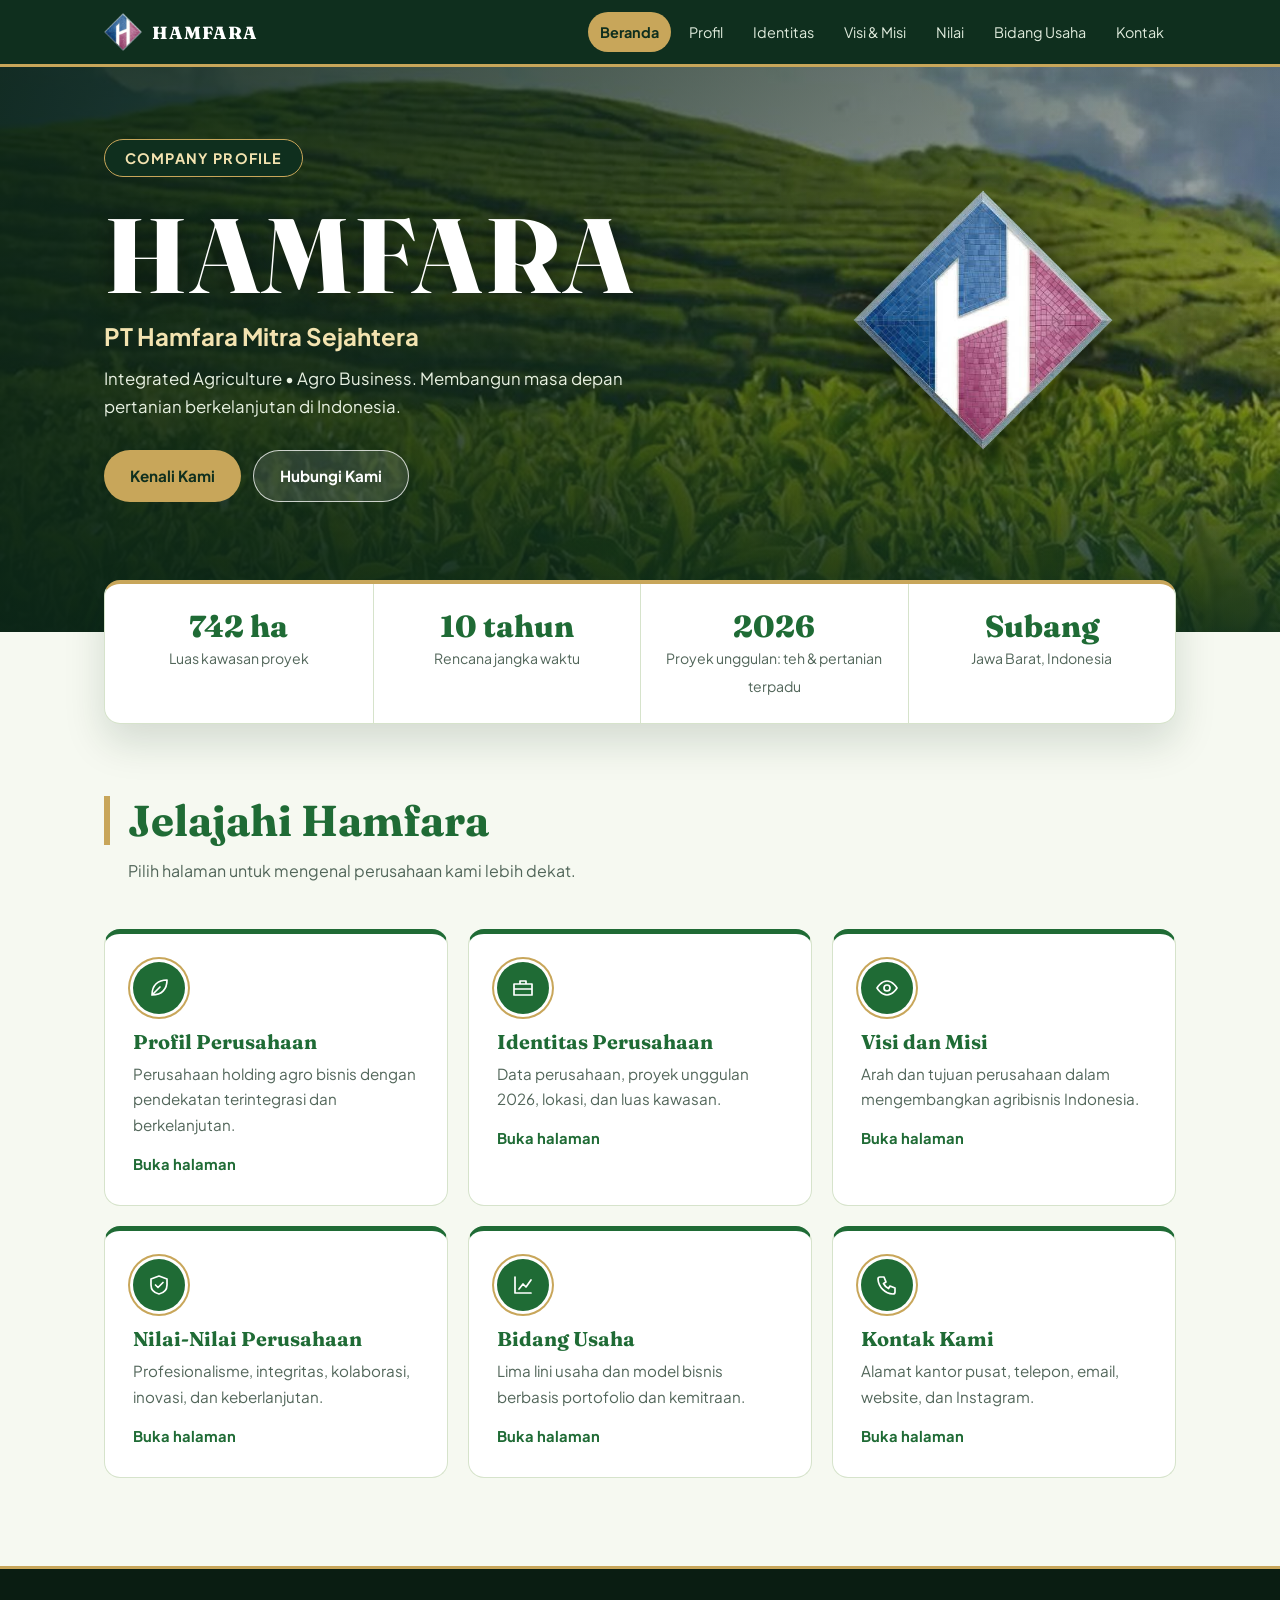
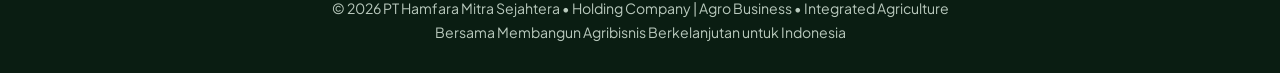
==== index.html @ a98994e3 "website hamfara" ====
<!DOCTYPE html>
<html lang="id">
<head>
<meta charset="utf-8">
<meta name="viewport" content="width=device-width, initial-scale=1, viewport-fit=cover">
<title>PT Hamfara Mitra Sejahtera – Integrated Agriculture • Agro Business</title>
<link rel="icon" type="image/png" href="assets/logo.png">
<link rel="stylesheet" href="https://fonts.googleapis.com/css2?family=Fraunces:wght@600;800&family=Plus+Jakarta+Sans:wght@400;500;700&display=swap">
<link rel="stylesheet" href="css/style.css">
</head>
<body>
<svg width="0" height="0" style="position:absolute" aria-hidden="true"><defs>
<symbol id="brief" viewBox="0 0 24 24"><path d="M3 8h18v11H3zM9 8V5h6v3M3 13h18"/></symbol>
<symbol id="chart" viewBox="0 0 24 24"><path d="M4 20V4M4 20h16M8 16l4-5 3 3 5-7"/></symbol>
<symbol id="eye" viewBox="0 0 24 24"><path d="M2 12s4-7 10-7 10 7 10 7-4 7-10 7S2 12 2 12z"/><circle cx="12" cy="12" r="3"/></symbol>
<symbol id="leaf" viewBox="0 0 24 24"><path d="M5 19C5 9 11 4 20 4c0 9-5 15-15 15zM5 19l8-8"/></symbol>
<symbol id="phone" viewBox="0 0 24 24"><path d="M5 4h4l2 5-2.5 1.5a11 11 0 0 0 5 5L15 13l5 2v4a2 2 0 0 1-2 2A16 16 0 0 1 3 6a2 2 0 0 1 2-2z"/></symbol>
<symbol id="shield" viewBox="0 0 24 24"><path d="M12 3l8 3v6c0 5-3.5 8-8 9-4.5-1-8-4-8-9V6zM8.5 12l2.5 2.5L16 9.5"/></symbol>
</defs></svg>

<nav><div class="wrap">
<a class="brand" href="index.html"><img src="assets/logo.png" alt="Logo Hamfara"><span>HAMFARA</span></a>
<ul><li><a href="index.html" class="act" aria-current="page">Beranda</a></li><li><a href="profil.html">Profil</a></li><li><a href="identitas.html">Identitas</a></li><li><a href="visi-misi.html">Visi &amp; Misi</a></li><li><a href="nilai.html">Nilai</a></li><li><a href="bidang-usaha.html">Bidang Usaha</a></li><li><a href="kontak.html">Kontak</a></li></ul>
</div></nav>

<div class="page" id="beranda">
<header class="hero">
<div class="wrap">
<div>
<span class="tag">COMPANY PROFILE</span>
<h1>HAMFARA</h1>
<div class="co">PT Hamfara Mitra Sejahtera</div>
<p class="sub">Integrated Agriculture • Agro Business. Membangun masa depan pertanian berkelanjutan di Indonesia.</p>
<div class="cta"><a class="btn p" href="profil.html">Kenali Kami</a><a class="btn s" href="kontak.html">Hubungi Kami</a></div>
</div>
<img class="logo" src="assets/logo.png" alt="Logo PT Hamfara Mitra Sejahtera">
</div>
<svg class="terrace" viewBox="0 0 1200 150" preserveAspectRatio="none" aria-hidden="true"><defs><pattern id="t" width="1200" height="12" patternUnits="userSpaceOnUse"><rect width="1200" height="12" fill="#2f7d3c"/><rect y="8" width="1200" height="4" fill="#246030"/></pattern></defs>
<path d="M0 60C180 10 380 70 600 35S980 0 1200 45V150H0Z" fill="#7fb86a"/><path d="M0 90C220 40 420 100 640 70S1000 40 1200 85V150H0Z" fill="#4a9a4f"/><path d="M0 120C260 80 520 130 780 105S1060 90 1200 115V150H0Z" fill="url(#t)"/></svg>
</header>

<div class="stats"><div class="wrap"><div>
<div class="stat"><b>742 ha</b><span>Luas kawasan proyek</span></div>
<div class="stat"><b>10 tahun</b><span>Rencana jangka waktu</span></div>
<div class="stat"><b>2026</b><span>Proyek unggulan: teh &amp; pertanian terpadu</span></div>
<div class="stat"><b>Subang</b><span>Jawa Barat, Indonesia</span></div>
</div></div></div>

<div class="home"><div class="wrap">
<div class="sh"><h2>Jelajahi Hamfara</h2><p>Pilih halaman untuk mengenal perusahaan kami lebih dekat.</p></div>
<div class="hgrid">
<a class="hcard" href="profil.html"><div class="ico"><svg class="i"><use href="#leaf"/></svg></div><h3>Profil Perusahaan</h3><p>Perusahaan holding agro bisnis dengan pendekatan terintegrasi dan berkelanjutan.</p><b>Buka halaman</b></a>
<a class="hcard" href="identitas.html"><div class="ico"><svg class="i"><use href="#brief"/></svg></div><h3>Identitas Perusahaan</h3><p>Data perusahaan, proyek unggulan 2026, lokasi, dan luas kawasan.</p><b>Buka halaman</b></a>
<a class="hcard" href="visi-misi.html"><div class="ico"><svg class="i"><use href="#eye"/></svg></div><h3>Visi dan Misi</h3><p>Arah dan tujuan perusahaan dalam mengembangkan agribisnis Indonesia.</p><b>Buka halaman</b></a>
<a class="hcard" href="nilai.html"><div class="ico"><svg class="i"><use href="#shield"/></svg></div><h3>Nilai-Nilai Perusahaan</h3><p>Profesionalisme, integritas, kolaborasi, inovasi, dan keberlanjutan.</p><b>Buka halaman</b></a>
<a class="hcard" href="bidang-usaha.html"><div class="ico"><svg class="i"><use href="#chart"/></svg></div><h3>Bidang Usaha</h3><p>Lima lini usaha dan model bisnis berbasis portofolio dan kemitraan.</p><b>Buka halaman</b></a>
<a class="hcard" href="kontak.html"><div class="ico"><svg class="i"><use href="#phone"/></svg></div><h3>Kontak Kami</h3><p>Alamat kantor pusat, telepon, email, website, dan Instagram.</p><b>Buka halaman</b></a>
</div></div></div>
</div>

<footer>© 2026 PT Hamfara Mitra Sejahtera • Holding Company | Agro Business • Integrated Agriculture<br>Bersama Membangun Agribisnis Berkelanjutan untuk Indonesia</footer>
<script src="js/app.js"></script>
</body>
</html>
---- css/style.css ----
:root{--bg:#f6f9f1;--card:#fff;--soft:#e8f1de;--ink:#14281d;--muted:#52665a;--green:#1f6b35;--deep:#0f2f1e;--gold:#c8a65a;--line:#d6e3cb;--r:16px;
box-sizing:border-box;padding-top:env(safe-area-inset-top,0px);padding-bottom:env(safe-area-inset-bottom,0px)}
@media (prefers-color-scheme:dark){:root:not([data-theme="light"]){--bg:#0d1a12;--card:#14261b;--soft:#1a3125;--ink:#eaf2e4;--muted:#a9bdad;--green:#6cc283;--line:#2a4535}}
:root[data-theme="dark"]{--bg:#0d1a12;--card:#14261b;--soft:#1a3125;--ink:#eaf2e4;--muted:#a9bdad;--green:#6cc283;--line:#2a4535}
*{box-sizing:border-box}
html{scroll-behavior:smooth;scroll-padding-top:76px}
body{margin:0;background:var(--bg);color:var(--ink);font:16px/1.7 "Plus Jakarta Sans",system-ui,sans-serif}
h1,h2,h3{font-family:Fraunces,Georgia,serif;line-height:1.15;margin:0}
p{margin:0}
a{color:inherit}
a:focus-visible,button:focus-visible{outline:2px solid var(--gold);outline-offset:3px}
.wrap{max-width:1120px;margin:0 auto;padding:0 24px}
.i{width:1em;height:1em;fill:none;stroke:currentColor;stroke-width:1.7;stroke-linecap:round;stroke-linejoin:round;flex:none}

nav{position:sticky;top:0;z-index:30;background:var(--deep);color:#fff;border-bottom:3px solid var(--gold)}
nav .wrap{display:flex;align-items:center;justify-content:space-between;height:64px;gap:20px}
.brand{display:flex;align-items:center;gap:10px;text-decoration:none;font:800 1.1rem Fraunces,serif;letter-spacing:.06em}
.brand svg{width:30px;height:30px}
nav ul{display:flex;gap:6px;list-style:none;margin:0;padding:0;overflow-x:auto;scrollbar-width:none}
nav li a{display:block;padding:8px 12px;border-radius:99px;text-decoration:none;font-size:.9rem;white-space:nowrap;color:#dfeadc}
nav li a:hover{background:rgba(255,255,255,.1);color:var(--gold)}

.hero{background:linear-gradient(180deg,#f4f8ea 0,#cfe3bd 40%,#5aa459 72%,#1c5a30 100%);position:relative;overflow:hidden;padding:72px 0 0}
.hero .wrap{display:grid;grid-template-columns:1.25fr .75fr;gap:40px;align-items:center;position:relative;z-index:1}
.tag{display:inline-block;background:var(--deep);color:#f3e3b0;border:1px solid var(--gold);border-radius:99px;padding:6px 20px;font-weight:700;font-size:.9rem;letter-spacing:.08em}
.hero h1{font-size:clamp(3.4rem,10vw,6.6rem);font-weight:800;color:#12502a;letter-spacing:.02em;margin:18px 0 4px;text-shadow:0 2px 0 rgba(255,255,255,.6)}
.hero .co{font:700 clamp(1.15rem,3vw,1.5rem) "Plus Jakarta Sans",sans-serif;color:var(--deep)}
.hero .sub{margin-top:14px;max-width:46ch;color:#244a33;font-size:1.05rem}
.hero .cta{display:flex;flex-wrap:wrap;gap:12px;margin-top:28px}
.btn{display:inline-flex;align-items:center;gap:8px;padding:12px 26px;border-radius:99px;font-weight:700;text-decoration:none;font-size:.95rem}
.btn.p{background:var(--deep);color:#fff}
.btn.p:hover{background:#1f6b35}
.btn.s{background:rgba(255,255,255,.65);color:var(--deep);border:1px solid var(--deep)}
.btn.g{background:var(--gold);color:var(--deep)}
.logo{justify-self:center;width:min(100%,260px);filter:drop-shadow(0 12px 22px rgba(15,47,30,.3))}
.terrace{display:block;width:100%;height:150px;margin-top:40px}

.stats{margin-top:-52px;position:relative;z-index:2}
.stats .wrap>div{display:grid;grid-template-columns:repeat(4,1fr);background:var(--card);border:1px solid var(--line);border-top:4px solid var(--gold);border-radius:var(--r);box-shadow:0 18px 40px rgba(15,47,30,.15)}
.stat{padding:24px 20px;text-align:center;border-left:1px solid var(--line)}
.stat:first-child{border-left:0}
.stat b{display:block;font:800 1.9rem Fraunces,serif;color:var(--green);line-height:1.2}
.stat span{font-size:.88rem;color:var(--muted)}

section{padding:88px 0}
section.alt{background:var(--soft)}
.sh{margin-bottom:44px;max-width:62ch}
.sh h2{font-size:clamp(1.9rem,4.5vw,2.7rem);color:var(--green);padding-left:18px;border-left:6px solid var(--gold)}
.sh p{margin-top:12px;color:var(--muted);padding-left:24px}
.prose{display:grid;grid-template-columns:1fr 1fr 1fr;gap:20px}
.prose p{background:var(--card);border:1px solid var(--line);border-radius:var(--r);padding:26px;color:var(--muted)}
.prose p:first-child{background:var(--deep);color:#e7f0e1;border-color:var(--gold)}

.ident{background:var(--card);border:1px solid var(--line);border-radius:var(--r);overflow:hidden;margin:0;display:grid;grid-template-columns:1fr 1fr}
.ident div{display:grid;grid-template-columns:150px 1fr;gap:16px;padding:18px 24px;border-bottom:1px solid var(--line)}
.ident div:nth-child(odd){border-right:1px solid var(--line)}
.ident div:last-child{grid-column:1/-1;border-bottom:0;border-right:0}
.ident dt{font-weight:700;color:var(--green)}
.ident dd{margin:0;color:var(--muted)}

.vision{display:flex;gap:24px;align-items:flex-start;background:linear-gradient(135deg,#0f2f1e,#1f6b35);color:#fff;border:2px solid var(--gold);border-radius:var(--r);padding:36px;margin-bottom:24px}
.ico{width:60px;height:60px;border-radius:50%;background:var(--gold);color:var(--deep);display:grid;place-items:center;font-size:1.7rem;flex:none}
.vision h3{color:var(--gold);font-size:1.5rem;margin-bottom:8px}
.vision p{font-size:1.2rem;max-width:62ch;line-height:1.6}
.misi{list-style:none;margin:0;padding:0;display:grid;grid-template-columns:repeat(3,1fr);gap:20px;counter-reset:m}
.misi li{counter-increment:m;background:var(--card);border:1px solid var(--line);border-radius:var(--r);padding:24px;color:var(--muted)}
.misi li:before{content:counter(m);display:grid;place-items:center;width:36px;height:36px;border-radius:50%;background:var(--green);color:#fff;font-weight:700;margin-bottom:14px}
.misi li{}
.h3s{font-size:1.5rem;color:var(--green);margin:36px 0 20px;padding-left:18px;border-left:6px solid var(--gold)}

.nilai{display:flex;flex-wrap:wrap;justify-content:center;gap:20px}
.nilai div{flex:1 1 320px;max-width:352px;background:var(--card);border:1px solid var(--line);border-radius:var(--r);padding:32px 26px;text-align:center}
.medal{width:72px;height:72px;margin:0 auto 18px;border-radius:50%;background:radial-gradient(circle at 35% 30%,#f5e1a0,#c8a65a 75%);color:var(--deep);display:grid;place-items:center;font-size:2rem;box-shadow:0 0 0 4px var(--card),0 0 0 6px var(--gold)}
.nilai h3{font-size:1.3rem;color:var(--green);margin-bottom:10px}
.nilai p{color:var(--muted)}

.bu{display:grid;grid-template-columns:repeat(6,1fr);gap:20px}
.bu article{grid-column:span 2;background:var(--card);border:1px solid var(--line);border-radius:var(--r);padding:28px;border-top:5px solid var(--green)}
.bu article:nth-child(n+4){grid-column:span 3}
.bu .ico{background:var(--green);color:#fff;width:52px;height:52px;font-size:1.5rem;margin-bottom:18px;box-shadow:0 0 0 3px var(--card),0 0 0 5px var(--gold)}
.bu h3{font-size:1.2rem;color:var(--green);margin-bottom:12px}
.bu ul{margin:0;padding-left:20px;color:var(--muted)}
.bu li{margin-bottom:6px}
.bu article:nth-child(n+4) ul{columns:2;column-gap:32px}

.contact{background:radial-gradient(ellipse at 50% 0,#1c4a30,#0f2f1e 65%);color:#eef4e8}
.contact .sh h2{color:var(--gold)}
.contact .sh p{color:#b9cbbd}
.cbox{display:grid;grid-template-columns:1fr 1fr;gap:40px;border:2px solid var(--gold);border-radius:var(--r);padding:40px;outline:1px solid rgba(200,166,90,.45);outline-offset:6px}
.clist{list-style:none;margin:0;padding:0;display:grid;gap:22px}
.clist li{display:flex;gap:16px;align-items:flex-start}
.clist .ico{width:44px;height:44px;font-size:1.2rem}
.clist b{display:block;color:var(--gold)}
.clist a{text-decoration:none;border-bottom:1px solid rgba(200,166,90,.5)}
.map{width:100%;height:100%;min-height:300px;border:2px solid var(--gold);border-radius:12px;display:block}
footer{background:#0a1d12;color:#b9c9bd;text-align:center;padding:28px 24px;font-size:.88rem;border-top:3px solid var(--gold)}

@media (max-width:900px){
.hero .wrap{grid-template-columns:1fr;text-align:center}.hero .sub{margin-inline:auto}.hero .cta{justify-content:center}.logo{order:-1;width:170px}
.stats .wrap>div{grid-template-columns:1fr 1fr}.stat:nth-child(3){border-left:0}.stat:nth-child(n+3){border-top:1px solid var(--line)}
.prose,.misi{grid-template-columns:1fr}
.ident{grid-template-columns:1fr}.ident div:nth-child(odd){border-right:0}
.bu{grid-template-columns:1fr}.bu article,.bu article:nth-child(n+4){grid-column:auto}.bu article:nth-child(n+4) ul{columns:1}
.cbox{grid-template-columns:1fr;padding:26px}
}
@media (max-width:600px){section{padding:60px 0}.brand span{display:none}.ident div{grid-template-columns:1fr;gap:2px}.vision{flex-direction:column;padding:26px}.terrace{height:90px}}
@media (prefers-reduced-motion:reduce){html{scroll-behavior:auto}}
.page{min-height:72vh}
#beranda{min-height:0}
nav li a.act{background:var(--gold);color:var(--deep);font-weight:700}
.home{padding:72px 0 88px}
.hgrid{display:grid;grid-template-columns:repeat(3,1fr);gap:20px}
.hcard{display:block;background:var(--card);border:1px solid var(--line);border-radius:var(--r);padding:28px;text-decoration:none;border-top:5px solid var(--green);transition:transform .2s,box-shadow .2s}
.hcard:hover{transform:translateY(-4px);box-shadow:0 14px 30px rgba(15,47,30,.15);border-top-color:var(--gold)}
.hcard .ico{width:52px;height:52px;font-size:1.5rem;background:var(--green);color:#fff;margin-bottom:16px;box-shadow:0 0 0 3px var(--card),0 0 0 5px var(--gold)}
.hcard h3{font-size:1.25rem;color:var(--green);margin-bottom:8px}
.hcard p{color:var(--muted);font-size:.95rem}
.hcard b{display:inline-block;margin-top:14px;color:var(--green);font-size:.92rem}
@media (max-width:900px){.hgrid{grid-template-columns:1fr 1fr}}
@media (max-width:600px){.hgrid{grid-template-columns:1fr}.home{padding:56px 0}}
.hero{background:linear-gradient(90deg,rgba(10,35,22,.88) 0,rgba(10,35,22,.55) 48%,rgba(10,35,22,.15) 100%),linear-gradient(180deg,rgba(10,35,22,.25) 0,rgba(10,35,22,0) 40%,rgba(15,47,30,.9) 100%),url(../assets/kebun-teh.jpg) center 62%/cover no-repeat;padding-bottom:130px}
.hero .terrace{display:none}
.hero h1{color:#fff;text-shadow:0 4px 24px rgba(0,0,0,.45)}
.hero .co{color:#f3e3b0}
.hero .sub{color:#e8f1e2}
.hero .btn.p{background:var(--gold);color:var(--deep)}
.hero .btn.p:hover{background:#dcbd72}
.hero .btn.s{background:rgba(255,255,255,.12);color:#fff;border:1px solid rgba(255,255,255,.75)}
.hero .btn.s:hover{background:rgba(255,255,255,.25)}
.hero .logo{filter:drop-shadow(0 14px 28px rgba(0,0,0,.5))}
@media (max-width:900px){.hero{background:linear-gradient(180deg,rgba(10,35,22,.7),rgba(10,35,22,.55) 60%,rgba(15,47,30,.92)),url(../assets/kebun-teh.jpg) center 60%/cover no-repeat;padding-bottom:110px}}
.qgrid{display:grid;grid-template-columns:repeat(4,1fr);gap:20px;margin-bottom:24px}
.qc{display:flex;flex-direction:column;align-items:flex-start;gap:4px;background:rgba(255,255,255,.06);border:1px solid rgba(200,166,90,.5);border-radius:var(--r);padding:24px;text-decoration:none;color:#eef4e8;transition:border-color .2s,background .2s;min-width:0}
.qc:hover{border-color:var(--gold);background:rgba(255,255,255,.1)}
.qc .ico{width:48px;height:48px;font-size:1.3rem;margin-bottom:12px}
.qc b{color:var(--gold)}
.qc span{overflow-wrap:anywhere}
.loc{display:grid;grid-template-columns:5fr 7fr;gap:24px;align-items:stretch}
.addr{background:rgba(255,255,255,.06);border:1px solid rgba(200,166,90,.5);border-radius:var(--r);padding:32px;display:flex;flex-direction:column}
.addr .ico{width:48px;height:48px;font-size:1.3rem;margin-bottom:16px}
.addr h3{color:var(--gold);font-size:1.4rem;margin-bottom:10px}
.addr p{color:#dbe7d6;font-size:1.05rem}
.acts{display:flex;flex-wrap:wrap;gap:12px;margin-top:auto;padding-top:28px}
.btn.o{background:transparent;color:var(--gold);border:1px solid var(--gold)}
.btn.o:hover{background:rgba(200,166,90,.15)}
.mapbox{border:2px solid var(--gold);border-radius:var(--r);overflow:hidden;min-height:420px;background:#f4ecd0}
.mapbox iframe{width:100%;height:100%;min-height:420px;border:0;display:block}
@media (max-width:900px){.qgrid{grid-template-columns:1fr 1fr}.loc{grid-template-columns:1fr}}
@media (max-width:600px){.qgrid{grid-template-columns:1fr}.addr{padding:24px}.mapbox,.mapbox iframe{min-height:340px}}
.brand img{width:38px;height:38px;display:block}
.hero img.logo{height:auto;aspect-ratio:1}
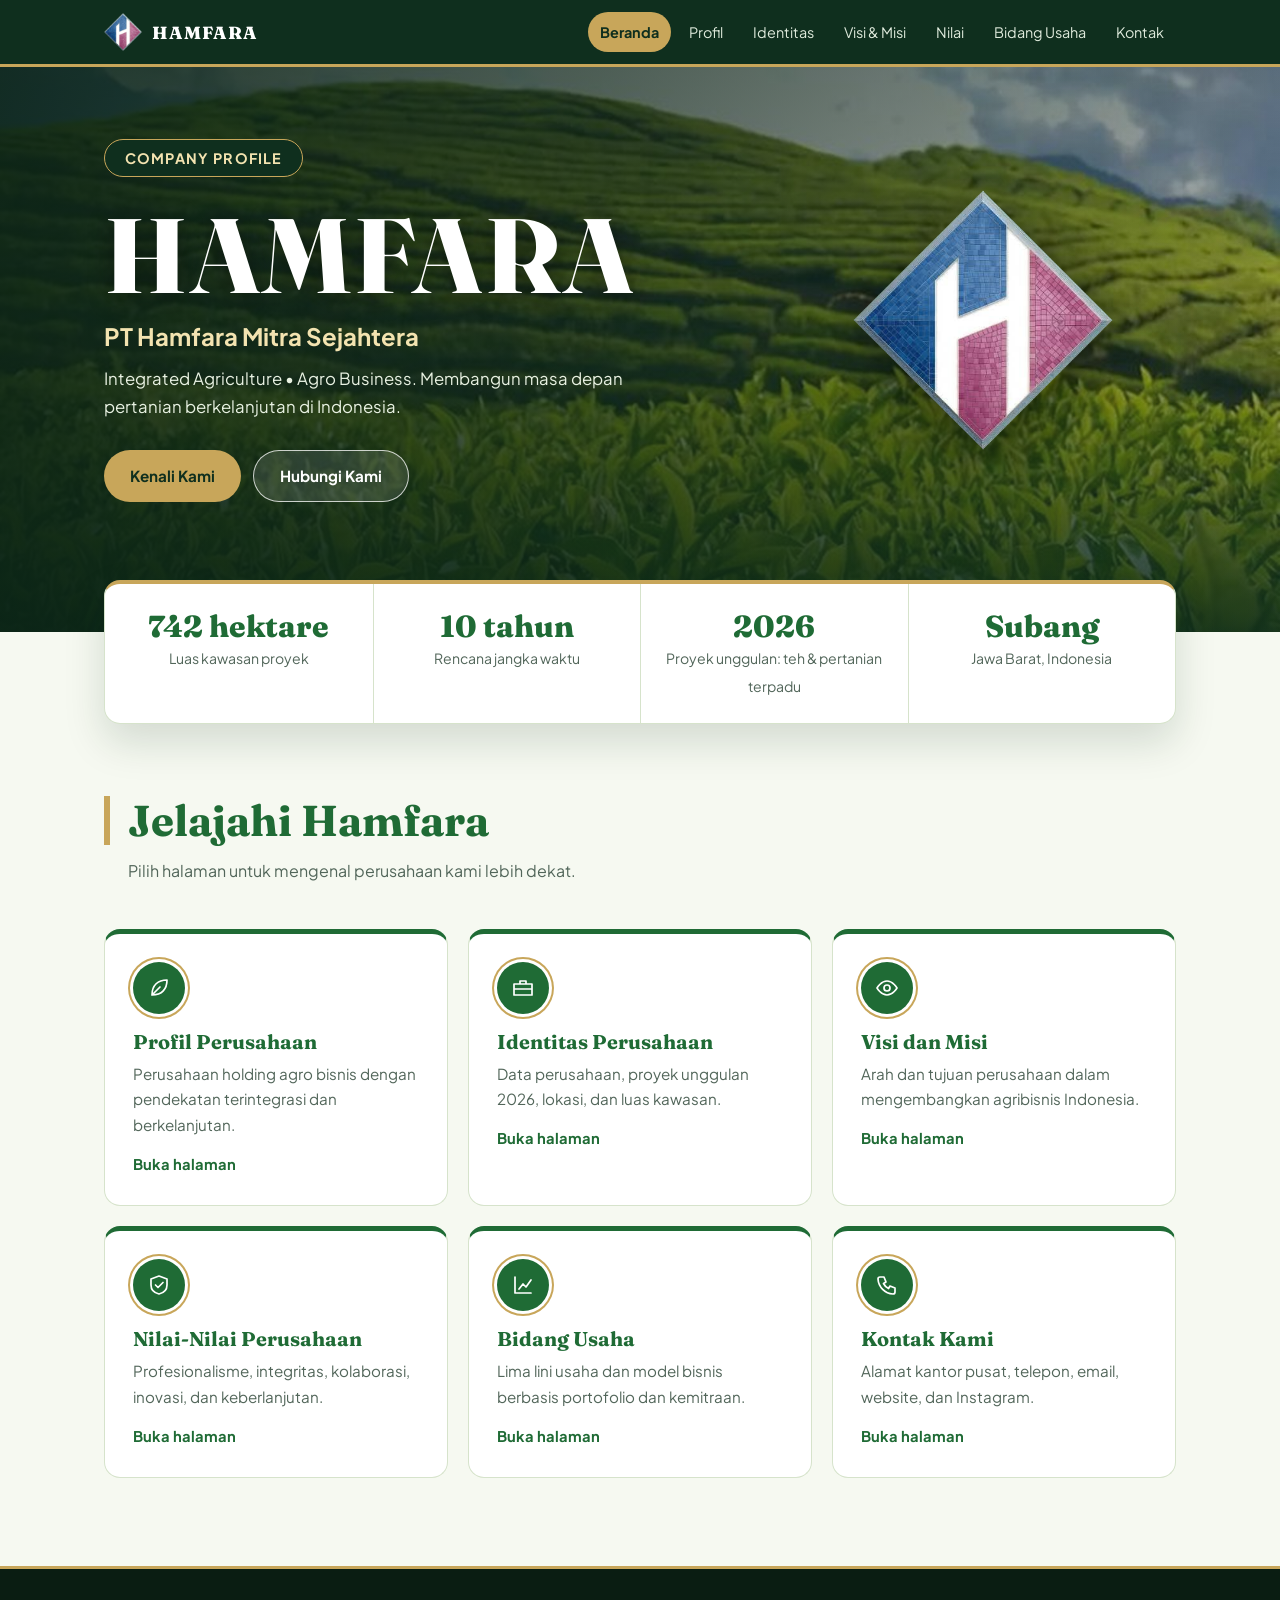
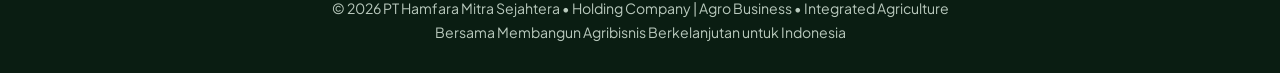
==== commit 83a20d8c: "ubah kontak" ====
--- a/index.html
+++ b/index.html
@@ -40,7 +40,7 @@
 </header>
 
 <div class="stats"><div class="wrap"><div>
-<div class="stat"><b>742 ha</b><span>Luas kawasan proyek</span></div>
+<div class="stat"><b>742 hektare</b><span>Luas kawasan proyek</span></div>
 <div class="stat"><b>10 tahun</b><span>Rencana jangka waktu</span></div>
 <div class="stat"><b>2026</b><span>Proyek unggulan: teh &amp; pertanian terpadu</span></div>
 <div class="stat"><b>Subang</b><span>Jawa Barat, Indonesia</span></div>
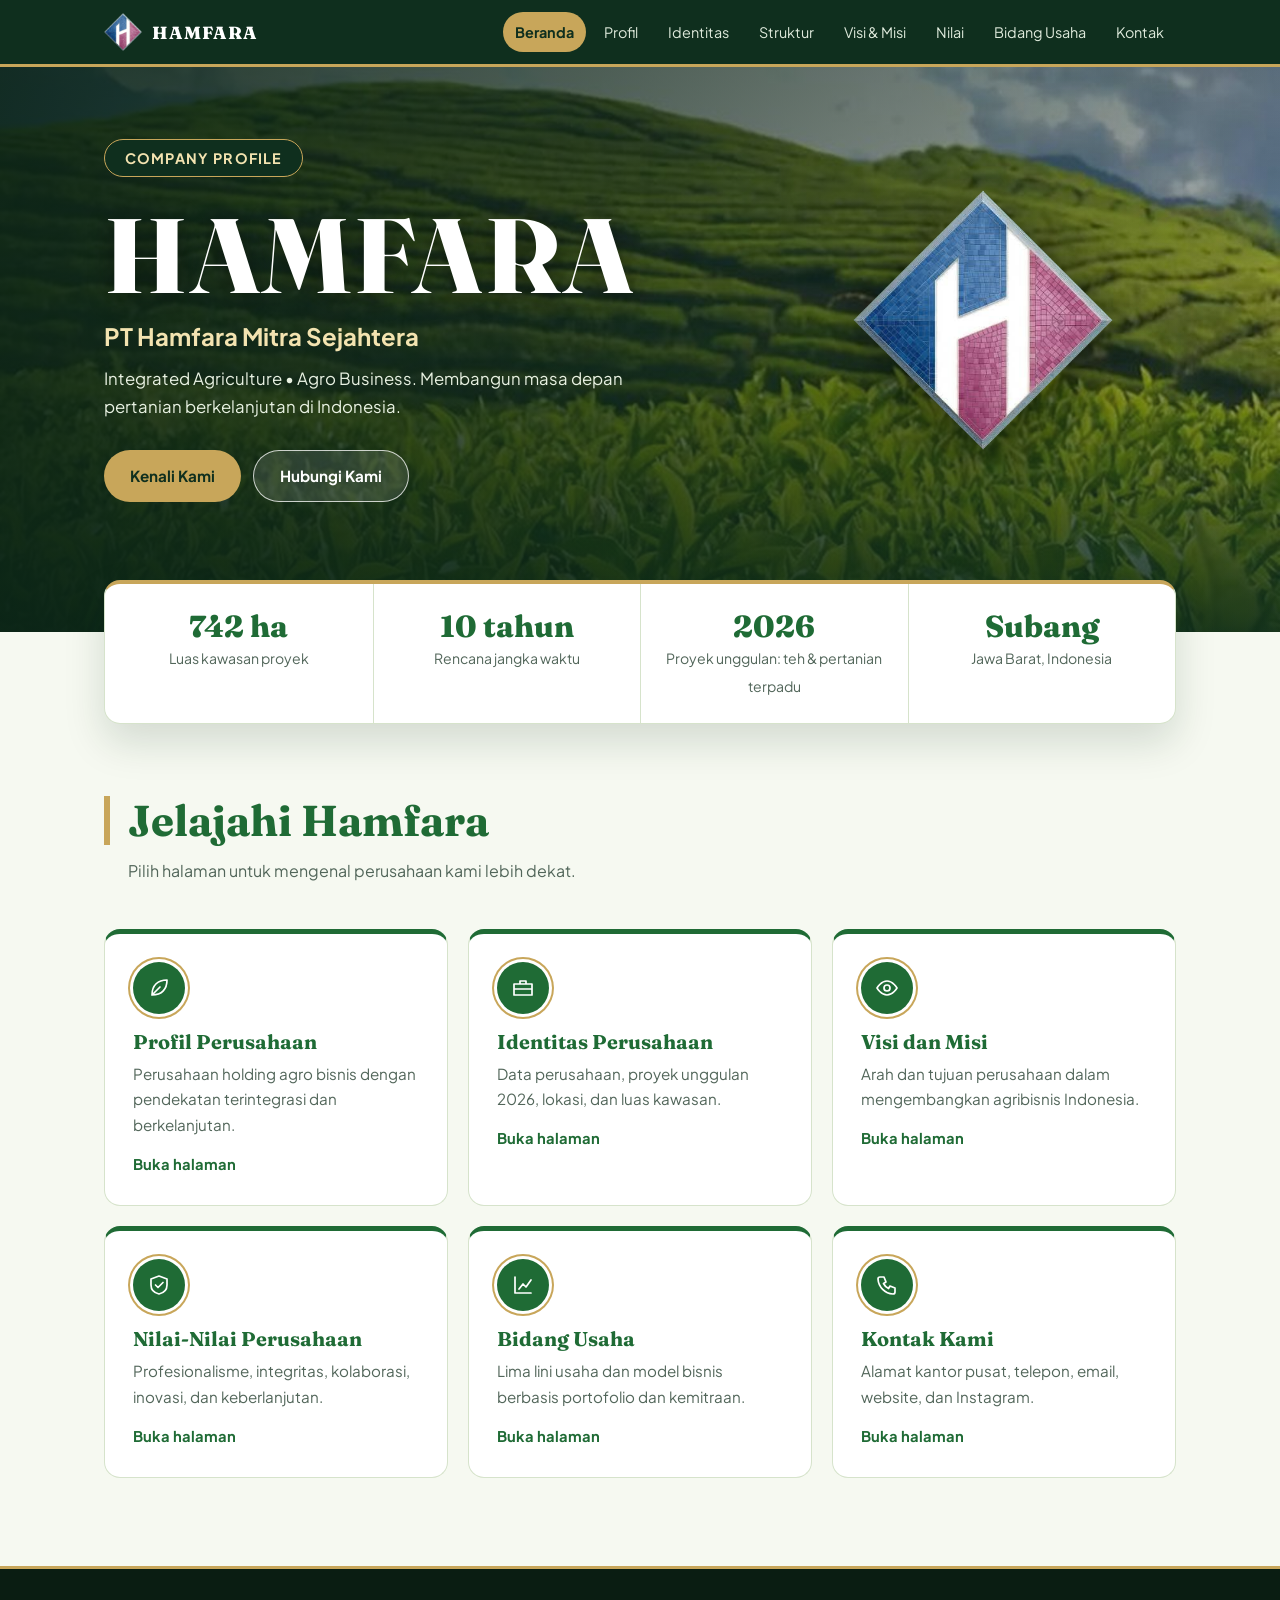
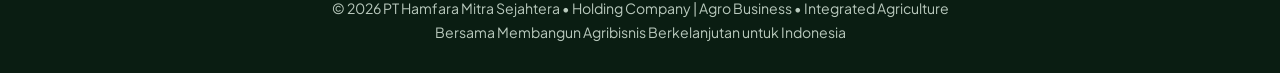
==== commit d4d8a704: "tambah struktur organisasi" ====
--- a/index.html
+++ b/index.html
@@ -20,7 +20,7 @@
 
 <nav><div class="wrap">
 <a class="brand" href="index.html"><img src="assets/logo.png" alt="Logo Hamfara"><span>HAMFARA</span></a>
-<ul><li><a href="index.html" class="act" aria-current="page">Beranda</a></li><li><a href="profil.html">Profil</a></li><li><a href="identitas.html">Identitas</a></li><li><a href="visi-misi.html">Visi &amp; Misi</a></li><li><a href="nilai.html">Nilai</a></li><li><a href="bidang-usaha.html">Bidang Usaha</a></li><li><a href="kontak.html">Kontak</a></li></ul>
+<ul><li><a href="index.html" class="act" aria-current="page">Beranda</a></li><li><a href="profil.html">Profil</a></li><li><a href="identitas.html">Identitas</a></li><li><a href="struktur.html">Struktur</a></li><li><a href="visi-misi.html">Visi &amp; Misi</a></li><li><a href="nilai.html">Nilai</a></li><li><a href="bidang-usaha.html">Bidang Usaha</a></li><li><a href="kontak.html">Kontak</a></li></ul>
 </div></nav>
 
 <div class="page" id="beranda">
@@ -40,7 +40,7 @@
 </header>
 
 <div class="stats"><div class="wrap"><div>
-<div class="stat"><b>742 hektare</b><span>Luas kawasan proyek</span></div>
+<div class="stat"><b>742 ha</b><span>Luas kawasan proyek</span></div>
 <div class="stat"><b>10 tahun</b><span>Rencana jangka waktu</span></div>
 <div class="stat"><b>2026</b><span>Proyek unggulan: teh &amp; pertanian terpadu</span></div>
 <div class="stat"><b>Subang</b><span>Jawa Barat, Indonesia</span></div>
--- a/css/style.css
+++ b/css/style.css
@@ -149,3 +149,15 @@
 @media (max-width:600px){.qgrid{grid-template-columns:1fr}.addr{padding:24px}.mapbox,.mapbox iframe{min-height:340px}}
 .brand img{width:38px;height:38px;display:block}
 .hero img.logo{height:auto;aspect-ratio:1}
+
+/* ===== Struktur Organisasi ===== */
+.org{display:flex;flex-direction:column;align-items:center}
+.org-link{width:2px;height:40px;background:var(--gold)}
+.org-node{background:var(--card);border:1px solid var(--line);border-top:5px solid var(--green);border-radius:var(--r);padding:32px 40px;text-align:center;width:min(100%,360px);box-shadow:0 10px 26px rgba(15,47,30,.08)}
+.org-node.top{border-top-color:var(--gold)}
+.avatar{position:relative;width:132px;height:132px;margin:0 auto 18px;border-radius:50%;overflow:hidden;background:linear-gradient(135deg,#14502a,#4aa04f);box-shadow:0 0 0 4px var(--card),0 0 0 6px var(--gold)}
+.avatar span{position:absolute;inset:0;display:grid;place-items:center;color:#fff;font:800 2.4rem Fraunces,serif;letter-spacing:.04em}
+.avatar img{position:absolute;inset:0;width:100%;height:100%;object-fit:cover}
+.org-role{display:inline-block;background:var(--deep);color:#f3e3b0;border-radius:99px;padding:4px 16px;font-size:.85rem;font-weight:700;margin-bottom:10px}
+.org-node h3{font-size:1.35rem;color:var(--green)}
+@media (max-width:600px){.org-node{padding:26px 22px}}
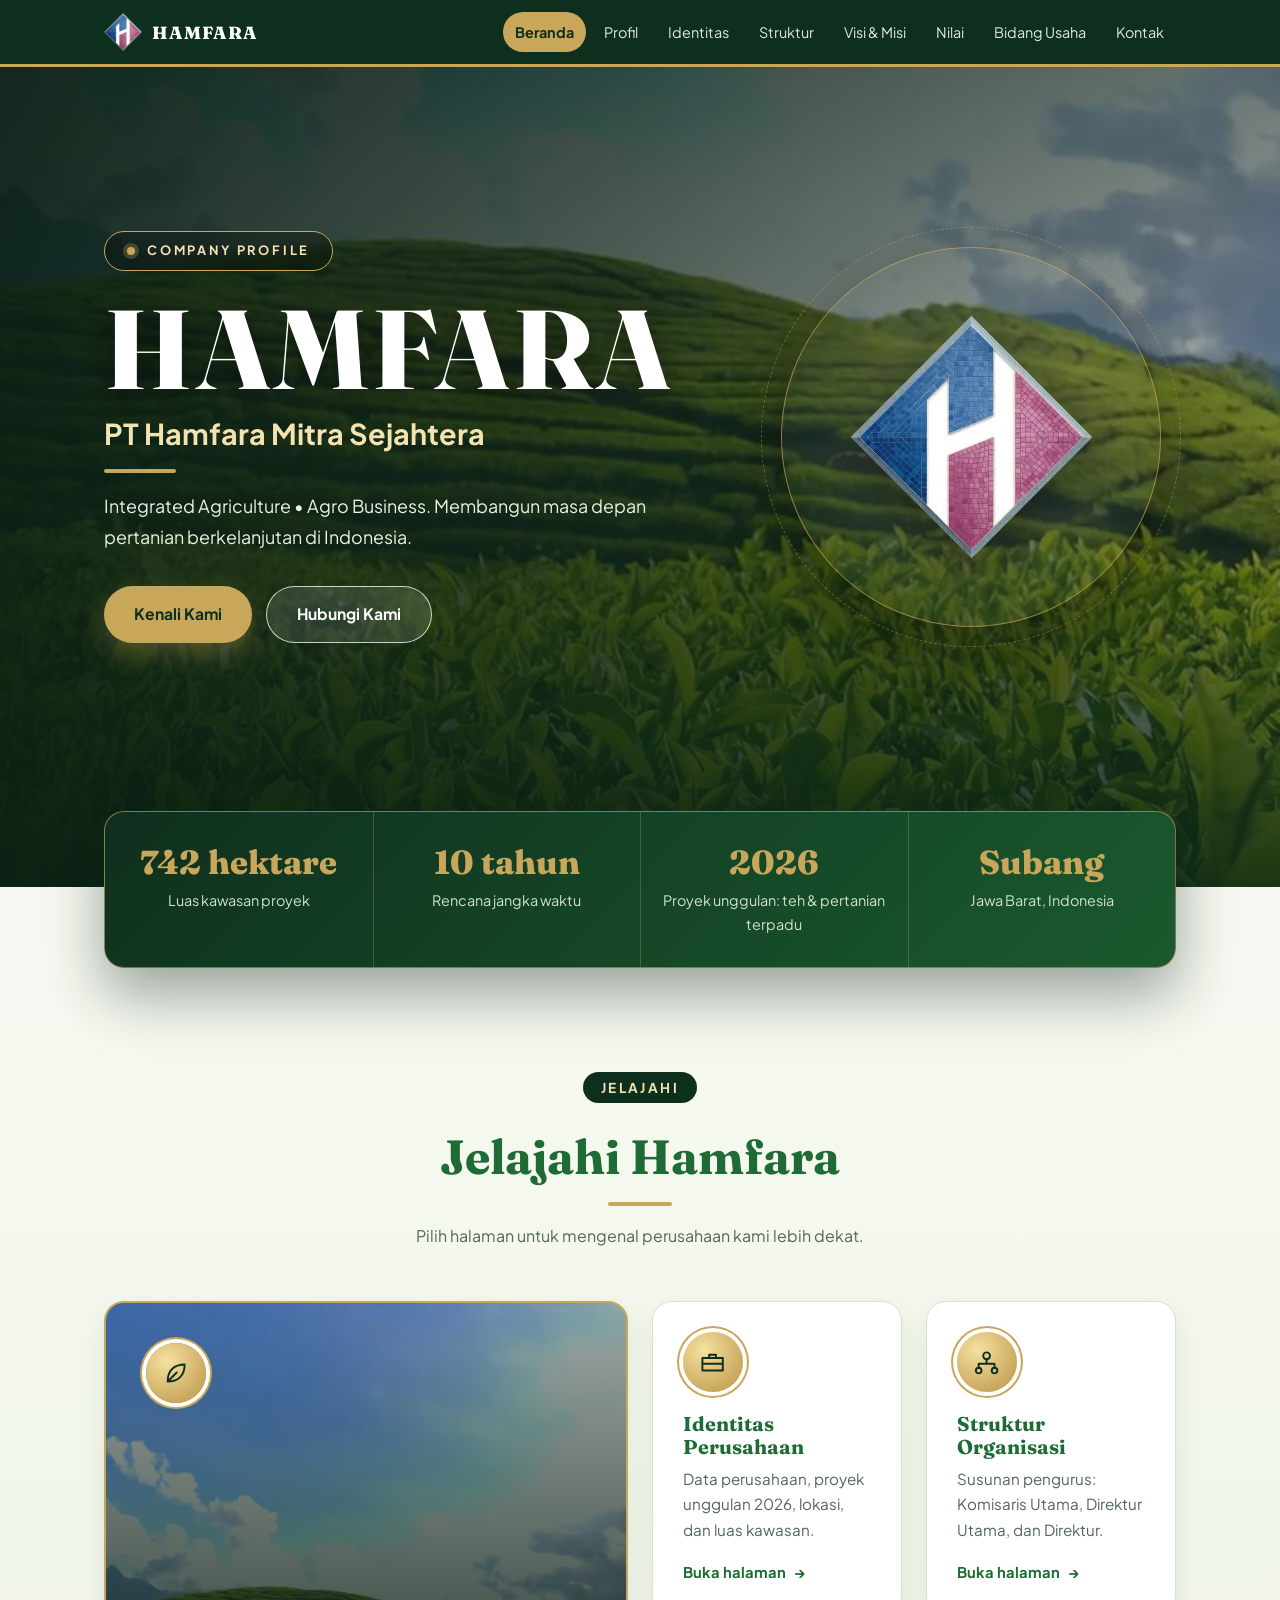
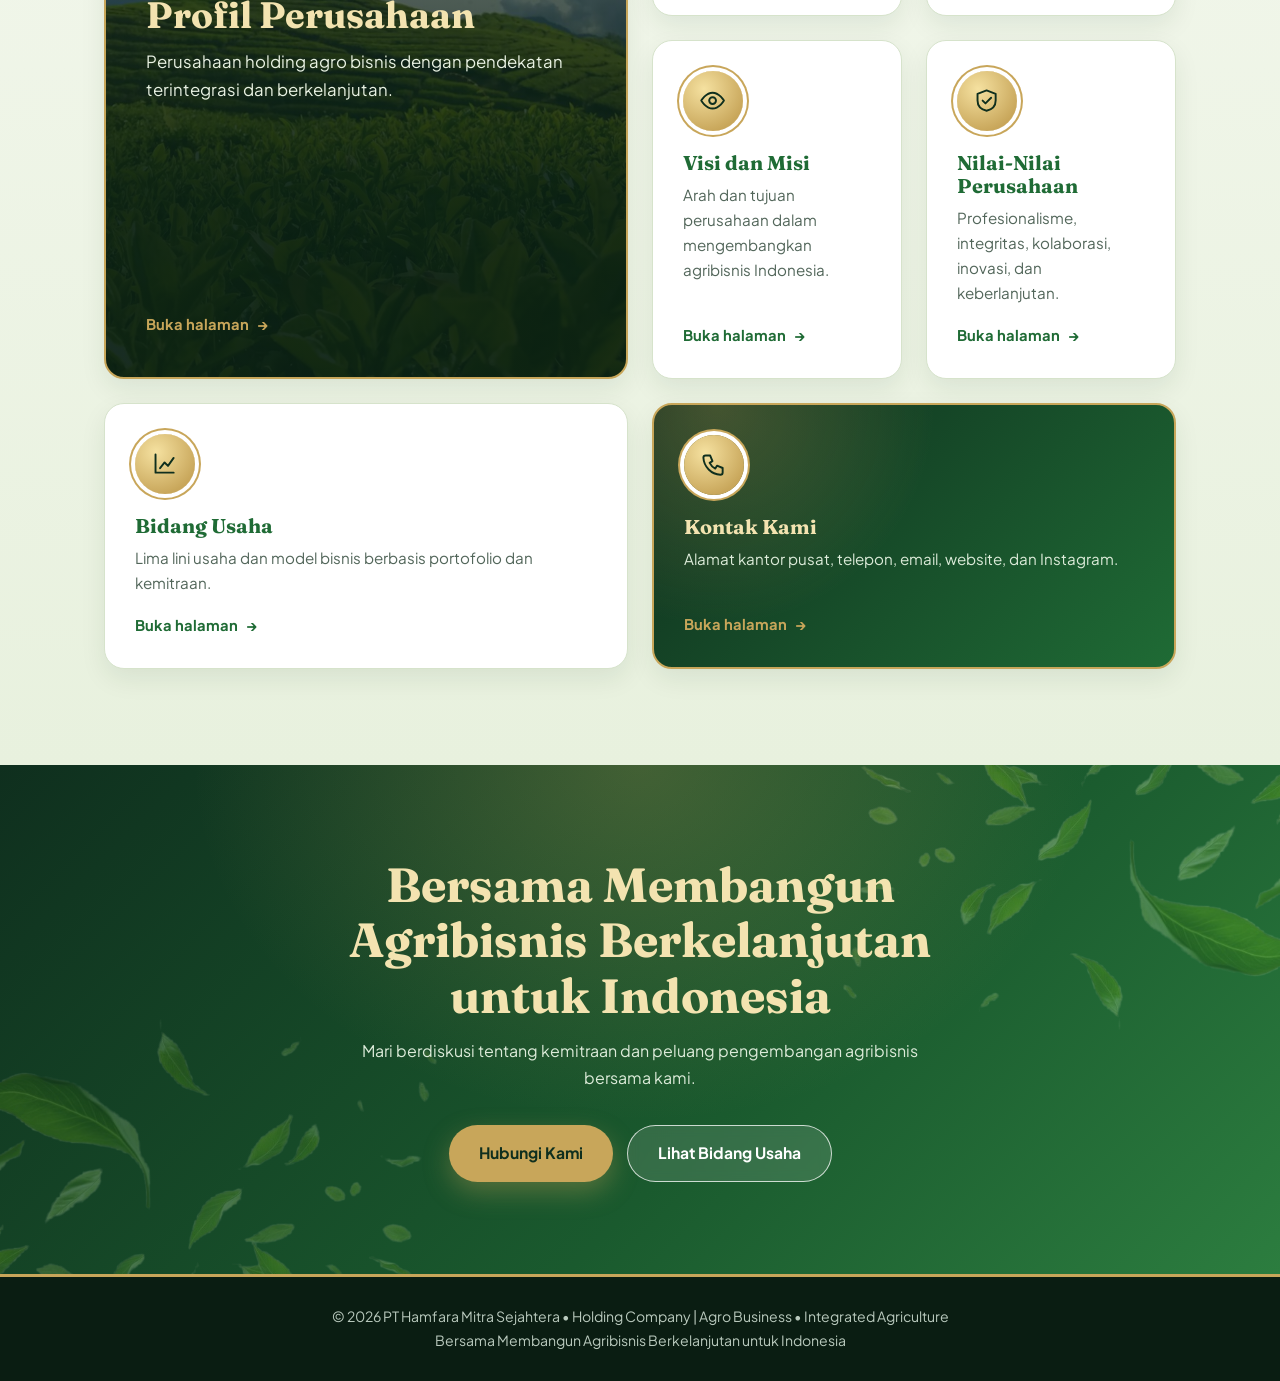
==== commit e1095adb: "Update website Hamfara" ====
--- a/index.html
+++ b/index.html
@@ -5,7 +5,7 @@
 <meta name="viewport" content="width=device-width, initial-scale=1, viewport-fit=cover">
 <title>PT Hamfara Mitra Sejahtera – Integrated Agriculture • Agro Business</title>
 <link rel="icon" type="image/png" href="assets/logo.png">
-<link rel="stylesheet" href="https://fonts.googleapis.com/css2?family=Fraunces:wght@600;800&family=Plus+Jakarta+Sans:wght@400;500;700&display=swap">
+<link rel="stylesheet" href="https://fonts.googleapis.com/css2?family=Fraunces:wght@600;800&family=Plus+Jakarta+Sans:wght@400;500;600;700;800&display=swap">
 <link rel="stylesheet" href="css/style.css">
 </head>
 <body>
@@ -16,6 +16,7 @@
 <symbol id="leaf" viewBox="0 0 24 24"><path d="M5 19C5 9 11 4 20 4c0 9-5 15-15 15zM5 19l8-8"/></symbol>
 <symbol id="phone" viewBox="0 0 24 24"><path d="M5 4h4l2 5-2.5 1.5a11 11 0 0 0 5 5L15 13l5 2v4a2 2 0 0 1-2 2A16 16 0 0 1 3 6a2 2 0 0 1 2-2z"/></symbol>
 <symbol id="shield" viewBox="0 0 24 24"><path d="M12 3l8 3v6c0 5-3.5 8-8 9-4.5-1-8-4-8-9V6zM8.5 12l2.5 2.5L16 9.5"/></symbol>
+<symbol id="org" viewBox="0 0 24 24"><circle cx="12" cy="6" r="3"/><circle cx="5" cy="19" r="2.5"/><circle cx="19" cy="19" r="2.5"/><path d="M12 9v4M5 16.5V13h14v3.5"/></symbol>
 </defs></svg>
 
 <nav><div class="wrap">
@@ -23,40 +24,58 @@
 <ul><li><a href="index.html" class="act" aria-current="page">Beranda</a></li><li><a href="profil.html">Profil</a></li><li><a href="identitas.html">Identitas</a></li><li><a href="struktur.html">Struktur</a></li><li><a href="visi-misi.html">Visi &amp; Misi</a></li><li><a href="nilai.html">Nilai</a></li><li><a href="bidang-usaha.html">Bidang Usaha</a></li><li><a href="kontak.html">Kontak</a></li></ul>
 </div></nav>
 
-<div class="page" id="beranda">
-<header class="hero">
-<div class="wrap">
-<div>
-<span class="tag">COMPANY PROFILE</span>
-<h1>HAMFARA</h1>
-<div class="co">PT Hamfara Mitra Sejahtera</div>
-<p class="sub">Integrated Agriculture • Agro Business. Membangun masa depan pertanian berkelanjutan di Indonesia.</p>
-<div class="cta"><a class="btn p" href="profil.html">Kenali Kami</a><a class="btn s" href="kontak.html">Hubungi Kami</a></div>
-</div>
-<img class="logo" src="assets/logo.png" alt="Logo PT Hamfara Mitra Sejahtera">
-</div>
-<svg class="terrace" viewBox="0 0 1200 150" preserveAspectRatio="none" aria-hidden="true"><defs><pattern id="t" width="1200" height="12" patternUnits="userSpaceOnUse"><rect width="1200" height="12" fill="#2f7d3c"/><rect y="8" width="1200" height="4" fill="#246030"/></pattern></defs>
-<path d="M0 60C180 10 380 70 600 35S980 0 1200 45V150H0Z" fill="#7fb86a"/><path d="M0 90C220 40 420 100 640 70S1000 40 1200 85V150H0Z" fill="#4a9a4f"/><path d="M0 120C260 80 520 130 780 105S1060 90 1200 115V150H0Z" fill="url(#t)"/></svg>
+<main id="beranda">
+
+<header class="hm-hero">
+  <div class="wrap">
+    <div class="hm-copy">
+      <span class="hm-eyebrow">Company Profile</span>
+      <h1 class="hm-title">HAMFARA</h1>
+      <div class="hm-co">PT Hamfara Mitra Sejahtera</div>
+      <p class="hm-sub">Integrated Agriculture • Agro Business. Membangun masa depan pertanian berkelanjutan di Indonesia.</p>
+      <div class="hm-cta">
+        <a class="hm-btn gold" href="profil.html">Kenali Kami</a>
+        <a class="hm-btn glass" href="kontak.html">Hubungi Kami</a>
+      </div>
+    </div>
+    <div class="hm-logo"><img src="assets/logo.png" alt="Logo PT Hamfara Mitra Sejahtera"></div>
+  </div>
 </header>
 
-<div class="stats"><div class="wrap"><div>
-<div class="stat"><b>742 ha</b><span>Luas kawasan proyek</span></div>
-<div class="stat"><b>10 tahun</b><span>Rencana jangka waktu</span></div>
-<div class="stat"><b>2026</b><span>Proyek unggulan: teh &amp; pertanian terpadu</span></div>
-<div class="stat"><b>Subang</b><span>Jawa Barat, Indonesia</span></div>
-</div></div></div>
+<section class="hm-stats" style="padding:0"><div class="wrap"><div>
+  <div class="hm-stat"><b>742 hektare</b><span>Luas kawasan proyek</span></div>
+  <div class="hm-stat"><b>10 tahun</b><span>Rencana jangka waktu</span></div>
+  <div class="hm-stat"><b>2026</b><span>Proyek unggulan: teh &amp; pertanian terpadu</span></div>
+  <div class="hm-stat"><b>Subang</b><span>Jawa Barat, Indonesia</span></div>
+</div></div></section>
 
-<div class="home"><div class="wrap">
-<div class="sh"><h2>Jelajahi Hamfara</h2><p>Pilih halaman untuk mengenal perusahaan kami lebih dekat.</p></div>
-<div class="hgrid">
-<a class="hcard" href="profil.html"><div class="ico"><svg class="i"><use href="#leaf"/></svg></div><h3>Profil Perusahaan</h3><p>Perusahaan holding agro bisnis dengan pendekatan terintegrasi dan berkelanjutan.</p><b>Buka halaman</b></a>
-<a class="hcard" href="identitas.html"><div class="ico"><svg class="i"><use href="#brief"/></svg></div><h3>Identitas Perusahaan</h3><p>Data perusahaan, proyek unggulan 2026, lokasi, dan luas kawasan.</p><b>Buka halaman</b></a>
-<a class="hcard" href="visi-misi.html"><div class="ico"><svg class="i"><use href="#eye"/></svg></div><h3>Visi dan Misi</h3><p>Arah dan tujuan perusahaan dalam mengembangkan agribisnis Indonesia.</p><b>Buka halaman</b></a>
-<a class="hcard" href="nilai.html"><div class="ico"><svg class="i"><use href="#shield"/></svg></div><h3>Nilai-Nilai Perusahaan</h3><p>Profesionalisme, integritas, kolaborasi, inovasi, dan keberlanjutan.</p><b>Buka halaman</b></a>
-<a class="hcard" href="bidang-usaha.html"><div class="ico"><svg class="i"><use href="#chart"/></svg></div><h3>Bidang Usaha</h3><p>Lima lini usaha dan model bisnis berbasis portofolio dan kemitraan.</p><b>Buka halaman</b></a>
-<a class="hcard" href="kontak.html"><div class="ico"><svg class="i"><use href="#phone"/></svg></div><h3>Kontak Kami</h3><p>Alamat kantor pusat, telepon, email, website, dan Instagram.</p><b>Buka halaman</b></a>
-</div></div></div>
-</div>
+<section class="hm-explore"><div class="wrap">
+  <div class="hm-head">
+    <span class="vm-tag">Jelajahi</span>
+    <h2>Jelajahi Hamfara</h2>
+    <p>Pilih halaman untuk mengenal perusahaan kami lebih dekat.</p>
+  </div>
+  <div class="hm-bento">
+    <a class="hm-card" href="profil.html"><div class="id-ico"><svg class="i"><use href="#leaf"/></svg></div><h3>Profil Perusahaan</h3><p>Perusahaan holding agro bisnis dengan pendekatan terintegrasi dan berkelanjutan.</p><b>Buka halaman</b></a>
+    <a class="hm-card" href="identitas.html"><div class="id-ico"><svg class="i"><use href="#brief"/></svg></div><h3>Identitas Perusahaan</h3><p>Data perusahaan, proyek unggulan 2026, lokasi, dan luas kawasan.</p><b>Buka halaman</b></a>
+    <a class="hm-card" href="struktur.html"><div class="id-ico"><svg class="i"><use href="#org"/></svg></div><h3>Struktur Organisasi</h3><p>Susunan pengurus: Komisaris Utama, Direktur Utama, dan Direktur.</p><b>Buka halaman</b></a>
+    <a class="hm-card" href="visi-misi.html"><div class="id-ico"><svg class="i"><use href="#eye"/></svg></div><h3>Visi dan Misi</h3><p>Arah dan tujuan perusahaan dalam mengembangkan agribisnis Indonesia.</p><b>Buka halaman</b></a>
+    <a class="hm-card" href="nilai.html"><div class="id-ico"><svg class="i"><use href="#shield"/></svg></div><h3>Nilai-Nilai Perusahaan</h3><p>Profesionalisme, integritas, kolaborasi, inovasi, dan keberlanjutan.</p><b>Buka halaman</b></a>
+    <a class="hm-card" href="bidang-usaha.html"><div class="id-ico"><svg class="i"><use href="#chart"/></svg></div><h3>Bidang Usaha</h3><p>Lima lini usaha dan model bisnis berbasis portofolio dan kemitraan.</p><b>Buka halaman</b></a>
+    <a class="hm-card" href="kontak.html"><div class="id-ico"><svg class="i"><use href="#phone"/></svg></div><h3>Kontak Kami</h3><p>Alamat kantor pusat, telepon, email, website, dan Instagram.</p><b>Buka halaman</b></a>
+  </div>
+</div></section>
+
+<section class="hm-band"><div class="wrap">
+  <h2>Bersama Membangun Agribisnis Berkelanjutan untuk Indonesia</h2>
+  <p>Mari berdiskusi tentang kemitraan dan peluang pengembangan agribisnis bersama kami.</p>
+  <div class="hm-cta">
+    <a class="hm-btn gold" href="kontak.html">Hubungi Kami</a>
+    <a class="hm-btn glass" href="bidang-usaha.html">Lihat Bidang Usaha</a>
+  </div>
+</div></section>
+
+</main>
 
 <footer>© 2026 PT Hamfara Mitra Sejahtera • Holding Company | Agro Business • Integrated Agriculture<br>Bersama Membangun Agribisnis Berkelanjutan untuk Indonesia</footer>
 <script src="js/app.js"></script>
--- a/css/style.css
+++ b/css/style.css
@@ -150,14 +150,262 @@
 .brand img{width:38px;height:38px;display:block}
 .hero img.logo{height:auto;aspect-ratio:1}
 
+/* ===== Visi & Misi ===== */
+#visi{padding:0;background:linear-gradient(180deg,var(--bg) 0,var(--soft) 100%)}
+.vm-hero{position:relative;overflow:hidden;color:#fff;padding:84px 0 130px;background:radial-gradient(ellipse 50% 90% at 12% 0,rgba(200,166,90,.30),transparent 70%),linear-gradient(135deg,#0f2f1e 0,#1a5a2e 55%,#2c7d3f 100%)}
+.vm-hero:after{content:"";position:absolute;right:-90px;top:-40px;width:620px;height:376px;background:url(../assets/daun-teh.png) center/contain no-repeat;opacity:.38;pointer-events:none}
+.vm-hero .wrap{position:relative;z-index:1}
+.vm-hero h1{font-size:clamp(2.2rem,5.5vw,3.4rem);color:#fff;padding-left:18px;border-left:6px solid var(--gold);text-shadow:0 2px 14px rgba(0,0,0,.3)}
+.vm-hero p{margin-top:14px;padding-left:24px;max-width:56ch;color:#dcebd9;font-size:1.1rem}
+.vm-body{position:relative;z-index:2;margin-top:-72px;padding-bottom:96px}
+.vm-visi{position:relative;overflow:hidden;display:flex;gap:32px;align-items:center;background:var(--card);border:1px solid var(--line);border-top:5px solid var(--gold);border-radius:20px;padding:48px 56px;box-shadow:0 26px 60px rgba(15,47,30,.20)}
+.vm-visi:before{content:"\201C";position:absolute;right:36px;top:-24px;font:800 14rem/1 Fraunces,Georgia,serif;color:var(--gold);opacity:.18;pointer-events:none}
+.vm-ico{flex:none;width:84px;height:84px;border-radius:50%;display:grid;place-items:center;font-size:2.3rem;color:var(--deep);background:radial-gradient(circle at 35% 30%,#f5e1a0,#c8a65a 75%);box-shadow:0 0 0 5px var(--card),0 0 0 7px var(--gold)}
+.vm-tag{display:inline-block;margin-bottom:12px;padding:4px 18px;border-radius:99px;background:var(--deep);color:#f3e3b0;font-weight:700;font-size:.85rem;letter-spacing:.18em;text-transform:uppercase}
+.vm-quote{position:relative;font:600 clamp(1.25rem,2.4vw,1.75rem)/1.55 Fraunces,Georgia,serif;color:var(--ink);max-width:48ch}
+.vm-sh{margin:72px 0 36px}
+.vm-misi{list-style:none;margin:0;padding:0;display:grid;grid-template-columns:repeat(3,1fr);gap:24px}
+.vm-misi li{position:relative;overflow:hidden;background:var(--card);border:1px solid var(--line);border-radius:var(--r);padding:34px 28px 30px;transition:transform .25s,box-shadow .25s}
+.vm-misi li:after{content:"";position:absolute;left:0;right:0;bottom:0;height:4px;background:linear-gradient(90deg,var(--green),var(--gold));transform:scaleX(.25);transform-origin:left;transition:transform .35s}
+.vm-misi li:hover{transform:translateY(-6px);box-shadow:0 18px 38px rgba(15,47,30,.16)}
+.vm-misi li:hover:after{transform:scaleX(1)}
+.vm-n{display:block;font:800 3.2rem/1 Fraunces,Georgia,serif;color:var(--gold);opacity:.75;margin-bottom:14px}
+.vm-misi h3{font-size:1.2rem;color:var(--green);margin-bottom:10px}
+.vm-misi p{color:var(--muted)}
+@media (max-width:900px){.vm-misi{grid-template-columns:1fr 1fr}.vm-visi{padding:38px 32px}.vm-hero:after{width:420px;height:255px}}
+@media (max-width:600px){.vm-hero{padding:60px 0 110px}.vm-hero:after{opacity:.22}.vm-visi{flex-direction:column;align-items:flex-start;padding:30px 24px}.vm-misi{grid-template-columns:1fr}.vm-sh{margin-top:56px}.vm-body{padding-bottom:64px}}
+@media (prefers-reduced-motion:reduce){.vm-misi li,.vm-misi li:after{transition:none}}
+
+/* ===== Nilai-Nilai Perusahaan ===== */
+#nilai{padding:0;background:linear-gradient(180deg,var(--bg) 0,var(--soft) 100%)}
+.nl-grid{display:grid;grid-template-columns:repeat(6,1fr);gap:24px}
+.nl-card{grid-column:span 2;position:relative;overflow:hidden;background:var(--card);border:1px solid var(--line);border-radius:var(--r);padding:38px 32px 36px;box-shadow:0 10px 26px rgba(15,47,30,.08);transition:transform .25s,box-shadow .25s}
+.nl-card:nth-child(n+4){grid-column:span 3}
+.nl-card:after{content:"";position:absolute;left:0;right:0;bottom:0;height:4px;background:linear-gradient(90deg,var(--green),var(--gold));transform:scaleX(.25);transform-origin:left;transition:transform .35s}
+.nl-card:hover{transform:translateY(-6px);box-shadow:0 20px 40px rgba(15,47,30,.16)}
+.nl-card:hover:after{transform:scaleX(1)}
+.nl-n{position:absolute;right:26px;top:16px;font:800 3.6rem/1 Fraunces,Georgia,serif;color:var(--gold);opacity:.25}
+.nl-ico{width:68px;height:68px;border-radius:50%;display:grid;place-items:center;font-size:1.9rem;color:var(--deep);background:radial-gradient(circle at 35% 30%,#f5e1a0,#c8a65a 75%);box-shadow:0 0 0 4px var(--card),0 0 0 6px var(--gold);margin-bottom:26px}
+.nl-card h3{font-size:1.35rem;color:var(--green);margin-bottom:10px}
+.nl-card p{color:var(--muted)}
+.nl-band{margin-top:40px;text-align:center;color:#fff;border:2px solid var(--gold);border-radius:20px;padding:44px 28px;background:radial-gradient(ellipse 50% 120% at 15% 0,rgba(200,166,90,.28),transparent 70%),linear-gradient(135deg,#0f2f1e,#1f6b35)}
+.nl-band p{font:600 clamp(1.3rem,3vw,1.9rem)/1.35 Fraunces,Georgia,serif;color:#f3e3b0}
+.nl-band span{display:block;margin-top:10px;font-size:.9rem;letter-spacing:.16em;text-transform:uppercase;color:#cfe3c8}
+@media (max-width:900px){.nl-grid{grid-template-columns:1fr 1fr}.nl-card,.nl-card:nth-child(n+4){grid-column:auto}.nl-card:nth-child(5){grid-column:1/-1}}
+@media (max-width:600px){.nl-grid{grid-template-columns:1fr}.nl-card:nth-child(5){grid-column:auto}}
+@media (prefers-reduced-motion:reduce){.nl-card,.nl-card:after{transition:none}}
+
+/* ===== Bidang Usaha ===== */
+#usaha{padding:0;background:linear-gradient(180deg,var(--bg) 0,var(--soft) 100%)}
+.bz-grid{display:grid;grid-template-columns:repeat(6,1fr);gap:24px}
+.bz-card{grid-column:span 2;position:relative;overflow:hidden;background:var(--card);border:1px solid var(--line);border-radius:var(--r);padding:34px 32px 38px;box-shadow:0 10px 26px rgba(15,47,30,.08);transition:transform .25s,box-shadow .25s}
+.bz-card:nth-child(n+4){grid-column:span 3}
+.bz-card:after{content:"";position:absolute;left:0;right:0;bottom:0;height:4px;background:linear-gradient(90deg,var(--green),var(--gold));transform:scaleX(.25);transform-origin:left;transition:transform .35s}
+.bz-card:hover{transform:translateY(-6px);box-shadow:0 20px 40px rgba(15,47,30,.16)}
+.bz-card:hover:after{transform:scaleX(1)}
+.bz-top{display:flex;align-items:center;justify-content:space-between;margin-bottom:22px}
+.bz-ico{width:64px;height:64px;border-radius:50%;display:grid;place-items:center;font-size:1.8rem;color:#fff;background:linear-gradient(135deg,#14502a,#4aa04f);box-shadow:0 0 0 4px var(--card),0 0 0 6px var(--gold)}
+.bz-k{font:800 3.6rem/1 Fraunces,Georgia,serif;color:var(--gold);opacity:.3}
+.bz-card h3{font-size:1.3rem;color:var(--green);margin-bottom:6px}
+.bz-list{list-style:none;margin:16px 0 0;padding:0;display:grid;gap:12px}
+.bz-list li{position:relative;padding-left:32px;color:var(--muted)}
+.bz-list li:before{content:"";position:absolute;left:0;top:.42em;width:18px;height:18px;border-radius:50%;background:var(--green) url("data:image/svg+xml,%3Csvg xmlns='http://www.w3.org/2000/svg' viewBox='0 0 24 24' fill='none' stroke='white' stroke-width='3.5' stroke-linecap='round' stroke-linejoin='round'%3E%3Cpath d='M5 12l5 5 9-10'/%3E%3C/svg%3E") center/11px no-repeat}
+.bz-card:nth-child(n+4) .bz-list{grid-template-columns:1fr 1fr;column-gap:30px}
+@media (max-width:900px){.bz-grid{grid-template-columns:1fr 1fr}.bz-card,.bz-card:nth-child(n+4){grid-column:auto}.bz-card:nth-child(5){grid-column:1/-1}.bz-card:nth-child(n+4) .bz-list{grid-template-columns:1fr}.bz-card:nth-child(5) .bz-list{grid-template-columns:1fr 1fr}}
+@media (max-width:600px){.bz-grid{grid-template-columns:1fr}.bz-card:nth-child(5){grid-column:auto}.bz-card:nth-child(5) .bz-list{grid-template-columns:1fr}}
+@media (prefers-reduced-motion:reduce){.bz-card,.bz-card:after{transition:none}}
+
+/* ===== Identitas Perusahaan ===== */
+#identitas{padding:0;background:linear-gradient(180deg,var(--bg) 0,var(--soft) 100%)}
+.id-main{position:relative;overflow:hidden;display:grid;grid-template-columns:auto 1fr auto;gap:32px;align-items:center;background:var(--card);border:1px solid var(--line);border-top:5px solid var(--gold);border-radius:20px;padding:44px 52px;box-shadow:0 26px 60px rgba(15,47,30,.20)}
+.id-main:before{content:"";position:absolute;right:-60px;bottom:-70px;width:380px;height:230px;background:url(../assets/daun-teh.png) center/contain no-repeat;opacity:.18;pointer-events:none}
+.id-main>*{position:relative}
+.id-name{font-size:clamp(1.7rem,3.6vw,2.6rem);font-weight:800;color:var(--green);line-height:1.2}
+.id-form{padding-left:32px;border-left:1px solid var(--line);text-align:left}
+.id-form small{display:block;font-size:.85rem;color:var(--muted);margin-bottom:8px}
+.id-form b{display:inline-block;background:var(--deep);color:#f3e3b0;border:1px solid var(--gold);border-radius:99px;padding:8px 22px;font-size:.95rem}
+.id-grid{display:grid;grid-template-columns:repeat(3,1fr);gap:24px;margin-top:24px}
+.id-card{position:relative;overflow:hidden;background:var(--card);border:1px solid var(--line);border-radius:var(--r);padding:34px 30px 36px;box-shadow:0 10px 26px rgba(15,47,30,.08);transition:transform .25s,box-shadow .25s}
+.id-card:after{content:"";position:absolute;left:0;right:0;bottom:0;height:4px;background:linear-gradient(90deg,var(--green),var(--gold));transform:scaleX(.25);transform-origin:left;transition:transform .35s}
+.id-card:hover{transform:translateY(-6px);box-shadow:0 20px 40px rgba(15,47,30,.16)}
+.id-card:hover:after{transform:scaleX(1)}
+.id-ico{width:60px;height:60px;border-radius:50%;display:grid;place-items:center;font-size:1.7rem;color:var(--deep);background:radial-gradient(circle at 35% 30%,#f5e1a0,#c8a65a 75%);box-shadow:0 0 0 4px var(--card),0 0 0 6px var(--gold);margin-bottom:24px}
+.id-card h3{font-size:1.05rem;color:var(--green);margin-bottom:8px}
+.id-card p{font-size:1.1rem;font-weight:600;color:var(--ink);line-height:1.55}
+.id-project{position:relative;overflow:hidden;display:grid;grid-template-columns:1.1fr 1fr;gap:48px;align-items:center;margin-top:24px;color:#fff;border:2px solid var(--gold);border-radius:20px;padding:48px 52px;background:radial-gradient(ellipse 50% 120% at 12% 0,rgba(200,166,90,.28),transparent 70%),linear-gradient(135deg,#0f2f1e,#1f6b35)}
+.id-project:after{content:"";position:absolute;right:-70px;top:-50px;width:420px;height:255px;background:url(../assets/daun-teh.png) center/contain no-repeat;opacity:.22;pointer-events:none}
+.id-project>*{position:relative;z-index:1}
+.id-project .vm-tag{background:var(--gold);color:var(--deep)}
+.id-project h3{font-size:clamp(1.5rem,3vw,2.1rem);color:#f3e3b0;margin-bottom:12px}
+.id-project .id-loc{display:flex;gap:12px;align-items:flex-start;margin-top:22px;color:#dcebd9}
+.id-project .id-loc .i{font-size:1.4rem;color:var(--gold);margin-top:4px}
+.id-project .id-loc b{display:block;color:var(--gold)}
+.id-facts{display:grid;grid-template-columns:1fr 1fr;gap:16px}
+.id-facts div{background:rgba(255,255,255,.08);border:1px solid rgba(200,166,90,.55);border-radius:var(--r);padding:24px 20px;text-align:center}
+.id-facts b{display:block;font:800 clamp(2rem,4vw,2.8rem)/1.1 Fraunces,Georgia,serif;color:var(--gold)}
+.id-facts span{display:block;margin-top:6px;font-size:.92rem;color:#dcebd9}
+@media (max-width:900px){.id-main{grid-template-columns:auto 1fr;padding:36px 30px}.id-form{grid-column:1/-1;padding:20px 0 0;border-left:0;border-top:1px solid var(--line)}.id-grid{grid-template-columns:1fr 1fr}.id-grid .id-card:last-child{grid-column:1/-1}.id-project{grid-template-columns:1fr;gap:32px;padding:38px 30px}}
+@media (max-width:600px){.id-main{grid-template-columns:1fr;padding:28px 24px}.id-grid{grid-template-columns:1fr}.id-grid .id-card:last-child{grid-column:auto}.id-project{padding:30px 22px}.id-facts{grid-template-columns:1fr 1fr;gap:12px}}
+@media (prefers-reduced-motion:reduce){.id-card,.id-card:after{transition:none}}
+
+/* ===== Profil Perusahaan ===== */
+#profil{padding:0;background:linear-gradient(180deg,var(--bg) 0,var(--soft) 100%)}
+.pf-hero{padding-bottom:150px}
+.pf-art{position:absolute;z-index:1;right:calc(50% - 540px);bottom:0;height:310px;width:auto;max-width:46%;pointer-events:none;filter:drop-shadow(0 10px 24px rgba(0,0,0,.35))}
+.pf-lead{position:relative;overflow:hidden;display:flex;gap:32px;align-items:center;color:#fff;border:2px solid var(--gold);border-radius:20px;padding:48px 56px;background:radial-gradient(ellipse 50% 120% at 10% 0,rgba(200,166,90,.28),transparent 70%),linear-gradient(135deg,#0f2f1e,#1f6b35);box-shadow:0 26px 60px rgba(15,47,30,.25)}
+.pf-lead:after{content:"";position:absolute;right:-70px;bottom:-60px;width:380px;height:230px;background:url(../assets/daun-teh.png) center/contain no-repeat;opacity:.2;pointer-events:none}
+.pf-lead>*{position:relative;z-index:1}
+.pf-lead p{font-size:clamp(1.1rem,2vw,1.3rem);line-height:1.75;color:#eef4e8;max-width:60ch}
+.pf-lead b{color:#f3e3b0}
+.pf-grid{display:grid;grid-template-columns:1fr 1fr;gap:24px;margin-top:24px}
+.pf-grid .id-card h3{font-size:1.3rem;margin-bottom:12px}
+.pf-grid .id-card p{font-size:1.02rem;font-weight:400;color:var(--muted);line-height:1.75}
+.pf-chips{display:flex;flex-wrap:wrap;gap:8px;margin-top:22px}
+.pf-chips span{background:var(--soft);border:1px solid var(--line);color:var(--green);border-radius:99px;padding:5px 14px;font-size:.85rem;font-weight:700}
+@media (max-width:900px){.pf-art{height:230px;right:16px}.pf-lead{padding:38px 32px}.pf-grid{grid-template-columns:1fr}}
+@media (max-width:600px){.pf-hero{padding-bottom:210px}.pf-art{height:140px;right:50%;margin-right:-110px;bottom:76px}.pf-lead{flex-direction:column;align-items:flex-start;padding:30px 24px}}
+
+/* ===== Kontak ===== */
+#kontak{padding:0;background:linear-gradient(180deg,var(--bg) 0,var(--soft) 100%)}
+.ct-grid{display:grid;grid-template-columns:repeat(4,1fr);gap:24px}
+.ct-card{display:block;color:inherit;text-decoration:none;min-width:0}
+.ct-card p{font-size:1.02rem;overflow-wrap:anywhere}
+.ct-loc{display:grid;grid-template-columns:5fr 7fr;gap:24px;margin-top:24px}
+.ct-addr{position:relative;overflow:hidden;display:flex;flex-direction:column;color:#fff;border:2px solid var(--gold);border-radius:20px;padding:44px 40px;background:radial-gradient(ellipse 60% 100% at 10% 0,rgba(200,166,90,.28),transparent 70%),linear-gradient(135deg,#0f2f1e,#1f6b35)}
+.ct-addr:after{content:"";position:absolute;right:-70px;top:-40px;width:340px;height:206px;background:url(../assets/daun-teh.png) center/contain no-repeat;opacity:.2;pointer-events:none}
+.ct-addr>*{position:relative;z-index:1}
+.ct-addr .vm-ico{margin-bottom:22px;width:68px;height:68px;font-size:1.8rem}
+.ct-addr h3{font-size:1.6rem;color:#f3e3b0;margin-bottom:12px}
+.ct-addr p{font-size:1.1rem;color:#e7f0e1;line-height:1.7}
+.ct-acts{display:flex;flex-wrap:wrap;gap:12px;margin-top:auto;padding-top:32px}
+.ct-map{border:2px solid var(--gold);border-radius:20px;overflow:hidden;min-height:440px;background:#f4ecd0;box-shadow:0 18px 40px rgba(15,47,30,.18)}
+.ct-map iframe{display:block;width:100%;height:100%;min-height:440px;border:0}
+@media (max-width:900px){.ct-grid{grid-template-columns:1fr 1fr}.ct-loc{grid-template-columns:1fr}}
+@media (max-width:600px){.ct-grid{grid-template-columns:1fr}.ct-addr{padding:32px 24px}.ct-map,.ct-map iframe{min-height:340px}}
+
+.ct-go{display:inline-flex;align-items:center;gap:6px;margin-top:16px;font-size:.9rem;font-weight:700;color:var(--green)}
+.ct-go:after{content:"\2192";transition:transform .2s}
+.ct-card:hover .ct-go:after{transform:translateX(5px)}
+.ct-card:focus-visible{outline:2px solid var(--gold);outline-offset:4px}
+
 /* ===== Struktur Organisasi ===== */
-.org{display:flex;flex-direction:column;align-items:center}
-.org-link{width:2px;height:40px;background:var(--gold)}
-.org-node{background:var(--card);border:1px solid var(--line);border-top:5px solid var(--green);border-radius:var(--r);padding:32px 40px;text-align:center;width:min(100%,360px);box-shadow:0 10px 26px rgba(15,47,30,.08)}
-.org-node.top{border-top-color:var(--gold)}
-.avatar{position:relative;width:132px;height:132px;margin:0 auto 18px;border-radius:50%;overflow:hidden;background:linear-gradient(135deg,#14502a,#4aa04f);box-shadow:0 0 0 4px var(--card),0 0 0 6px var(--gold)}
-.avatar span{position:absolute;inset:0;display:grid;place-items:center;color:#fff;font:800 2.4rem Fraunces,serif;letter-spacing:.04em}
+#struktur{padding:0;background:linear-gradient(180deg,var(--bg) 0,var(--soft) 100%)}
+.sk-chain{display:flex;flex-direction:column;align-items:center}
+.sk-link{position:relative;width:3px;height:52px;background:linear-gradient(180deg,var(--gold),var(--green))}
+.sk-link:after{content:"";position:absolute;left:50%;top:50%;width:13px;height:13px;margin:-6px 0 0 -6px;border-radius:50%;background:var(--card);border:3px solid var(--gold)}
+.sk-node{position:relative;overflow:hidden;display:grid;grid-template-columns:auto 1fr;gap:28px;align-items:center;width:min(100%,640px);background:var(--card);border:1px solid var(--line);border-top:5px solid var(--green);border-radius:20px;padding:30px 40px;box-shadow:0 18px 40px rgba(15,47,30,.14);transition:transform .25s,box-shadow .25s}
+.sk-node:hover{transform:translateY(-4px);box-shadow:0 24px 48px rgba(15,47,30,.2)}
+.sk-node.top{border-top-color:var(--gold);width:min(100%,720px);padding:38px 44px;box-shadow:0 26px 60px rgba(15,47,30,.22)}
+.sk-node.top:before{content:"";position:absolute;right:-50px;bottom:-50px;width:300px;height:182px;background:url(../assets/daun-teh.png) center/contain no-repeat;opacity:.16;pointer-events:none}
+.sk-node .avatar{width:112px;height:112px;margin:0}
+.sk-node.top .avatar{width:140px;height:140px}
+.sk-node .avatar span{font-size:2rem}
+.sk-node.top .avatar span{font-size:2.5rem}
+.sk-info{position:relative;min-width:0}
+.sk-node .org-role{margin-bottom:10px}
+.sk-node.top .org-role{background:var(--gold);color:var(--deep)}
+.sk-node h3{font-size:1.5rem;color:var(--green);line-height:1.2}
+.sk-node.top h3{font-size:clamp(1.6rem,3vw,2.1rem)}
+@media (max-width:600px){.sk-node,.sk-node.top{grid-template-columns:1fr;justify-items:center;text-align:center;padding:28px 22px;gap:16px}.sk-node.top .avatar{width:124px;height:124px}.sk-link{height:40px}}
+@media (prefers-reduced-motion:reduce){.sk-node{transition:none}}
+
+/* ===== Beranda ===== */
+@keyframes hmUp{from{opacity:0;transform:translateY(26px)}to{opacity:1;transform:none}}
+@keyframes hmFloat{0%,100%{transform:translateY(0)}50%{transform:translateY(-12px)}}
+@keyframes hmSpin{to{transform:rotate(360deg)}}
+.hm-hero{position:relative;overflow:hidden;display:flex;align-items:center;min-height:clamp(620px,calc(100vh - 67px),820px);padding:80px 0 160px;color:#fff;background:linear-gradient(100deg,rgba(8,30,19,.92) 0,rgba(8,30,19,.62) 46%,rgba(8,30,19,.18) 100%),linear-gradient(180deg,rgba(8,30,19,.35) 0,rgba(8,30,19,0) 35%,rgba(10,40,24,.88) 100%),url(../assets/kebun-teh.jpg) center 62%/cover no-repeat}
+.hm-hero .wrap{display:grid;grid-template-columns:1.2fr .8fr;gap:48px;align-items:center;width:100%}
+.hm-eyebrow{display:inline-flex;align-items:center;gap:12px;padding:8px 22px;border:1px solid var(--gold);border-radius:99px;background:rgba(0,0,0,.28);backdrop-filter:blur(6px);color:#f3e3b0;font-weight:700;font-size:.8rem;letter-spacing:.22em;text-transform:uppercase}
+.hm-eyebrow:before{content:"";width:8px;height:8px;border-radius:50%;background:var(--gold);box-shadow:0 0 0 4px rgba(200,166,90,.28)}
+.hm-title{font-size:clamp(3.6rem,10vw,7rem);font-weight:800;line-height:1;letter-spacing:.03em;color:#fff;margin:22px 0 10px;text-shadow:0 6px 30px rgba(0,0,0,.5)}
+.hm-co{font:700 clamp(1.25rem,3vw,1.8rem) "Plus Jakarta Sans",sans-serif;color:#f3e3b0}
+.hm-co:after{content:"";display:block;width:72px;height:4px;border-radius:4px;background:var(--gold);margin:18px 0}
+.hm-sub{max-width:48ch;font-size:1.12rem;color:#e8f1e2}
+.hm-cta{display:flex;flex-wrap:wrap;gap:14px;margin-top:34px}
+.hm-btn{display:inline-flex;align-items:center;gap:10px;padding:14px 30px;border-radius:99px;font-weight:700;text-decoration:none;font-size:.98rem;transition:transform .2s,background .2s}
+.hm-btn:hover{transform:translateY(-3px)}
+.hm-btn.gold{background:var(--gold);color:var(--deep);box-shadow:0 10px 26px rgba(200,166,90,.35)}
+.hm-btn.gold:hover{background:#dcbd72}
+.hm-btn.glass{background:rgba(255,255,255,.12);color:#fff;border:1px solid rgba(255,255,255,.75);backdrop-filter:blur(6px)}
+.hm-btn.glass:hover{background:rgba(255,255,255,.25)}
+.hm-logo{position:relative;justify-self:center;width:min(100%,380px);aspect-ratio:1;display:grid;place-items:center}
+.hm-logo:before{content:"";position:absolute;inset:0;border-radius:50%;border:1px solid rgba(200,166,90,.65);background:radial-gradient(circle,rgba(255,255,255,.16),rgba(255,255,255,.03) 70%);backdrop-filter:blur(6px);box-shadow:0 30px 70px rgba(0,0,0,.35)}
+.hm-logo:after{content:"";position:absolute;inset:-20px;border-radius:50%;border:1px dashed rgba(200,166,90,.4)}
+.hm-logo img{position:relative;width:64%;height:auto;aspect-ratio:1;object-fit:contain;filter:drop-shadow(0 16px 30px rgba(0,0,0,.5))}
+@media (prefers-reduced-motion:no-preference){
+.hm-copy>*{animation:hmUp .8s both}
+.hm-copy>*:nth-child(2){animation-delay:.1s}.hm-copy>*:nth-child(3){animation-delay:.2s}.hm-copy>*:nth-child(4){animation-delay:.3s}.hm-copy>*:nth-child(5){animation-delay:.4s}.hm-copy>*:nth-child(6){animation-delay:.5s}
+.hm-logo{animation:hmUp 1s .3s both}
+.hm-logo img{animation:hmFloat 6s ease-in-out infinite}
+.hm-logo:after{animation:hmSpin 60s linear infinite}
+}
+.hm-stats{position:relative;z-index:3;margin-top:-76px;padding:0}
+.hm-stats .wrap>div{display:grid;grid-template-columns:repeat(4,1fr);background:linear-gradient(135deg,#0f2f1e,#1a5a2e);border:1px solid rgba(200,166,90,.6);border-radius:20px;box-shadow:0 26px 60px rgba(8,30,19,.4)}
+.hm-stat{padding:30px 22px;text-align:center;border-left:1px solid rgba(200,166,90,.3)}
+.hm-stat:first-child{border-left:0}
+.hm-stat b{display:block;font:800 clamp(1.5rem,2.6vw,2.1rem) Fraunces,Georgia,serif;color:var(--gold);line-height:1.2}
+.hm-stat span{display:block;margin-top:6px;font-size:.9rem;color:#cfe3c8}
+.hm-explore{padding:104px 0 96px;background:linear-gradient(180deg,var(--bg) 0,var(--soft) 100%)}
+.hm-head{text-align:center;max-width:60ch;margin:0 auto 52px}
+.hm-head h2{font-size:clamp(2rem,4.6vw,3rem);color:var(--green);margin-top:14px}
+.hm-head h2:after{content:"";display:block;width:64px;height:4px;border-radius:4px;background:var(--gold);margin:18px auto 0}
+.hm-head p{margin-top:16px;color:var(--muted)}
+.hm-bento{display:grid;grid-template-columns:repeat(4,1fr);grid-auto-rows:minmax(215px,auto);gap:24px}
+.hm-card{position:relative;overflow:hidden;display:flex;flex-direction:column;background:var(--card);border:1px solid var(--line);border-radius:20px;padding:30px;text-decoration:none;box-shadow:0 10px 26px rgba(15,47,30,.08);transition:transform .25s,box-shadow .25s,border-color .25s}
+.hm-card:hover{transform:translateY(-7px);box-shadow:0 22px 44px rgba(15,47,30,.18);border-color:var(--gold)}
+.hm-card .id-ico{margin-bottom:20px}
+.hm-card h3{font-size:1.25rem;color:var(--green);margin-bottom:8px}
+.hm-card p{color:var(--muted);font-size:.95rem;line-height:1.65}
+.hm-card b{margin-top:auto;padding-top:18px;color:var(--green);font-size:.92rem}
+.hm-card b:after{content:"\2192";display:inline-block;margin-left:8px;transition:transform .2s}
+.hm-card:hover b:after{transform:translateX(6px)}
+.hm-card:nth-child(1){grid-column:1/3;grid-row:1/3;justify-content:flex-end;padding:40px;color:#fff;border:2px solid var(--gold);background:linear-gradient(180deg,rgba(8,30,19,.25) 0,rgba(8,30,19,.92) 72%),url(../assets/kebun-teh.jpg) center/cover no-repeat}
+.hm-card:nth-child(1) .id-ico{margin-bottom:auto}
+.hm-card:nth-child(1) h3{font-size:clamp(1.7rem,3vw,2.3rem);color:#f3e3b0;margin-bottom:12px}
+.hm-card:nth-child(1) p{color:#e8f1e2;font-size:1.05rem;max-width:44ch}
+.hm-card:nth-child(1) b{color:var(--gold)}
+.hm-card:nth-child(6){grid-column:1/3}
+.hm-card:nth-child(7){grid-column:3/5;color:#fff;border:2px solid var(--gold);background:radial-gradient(ellipse 60% 120% at 12% 0,rgba(200,166,90,.28),transparent 70%),linear-gradient(135deg,#0f2f1e,#1f6b35)}
+.hm-card:nth-child(7) h3{color:#f3e3b0}
+.hm-card:nth-child(7) p{color:#dcebd9}
+.hm-card:nth-child(7) b{color:var(--gold)}
+.hm-band{position:relative;overflow:hidden;text-align:center;color:#fff;padding:92px 0;background:radial-gradient(ellipse 50% 100% at 50% 0,rgba(200,166,90,.25),transparent 70%),linear-gradient(135deg,#0f2f1e,#1a5a2e 60%,#2c7d3f)}
+.hm-band:before{content:"";position:absolute;left:-80px;bottom:-60px;width:520px;height:315px;background:url(../assets/daun-teh.png) center/contain no-repeat;opacity:.25;transform:rotate(180deg);pointer-events:none}
+.hm-band:after{content:"";position:absolute;right:-80px;top:-50px;width:520px;height:315px;background:url(../assets/daun-teh.png) center/contain no-repeat;opacity:.3;pointer-events:none}
+.hm-band .wrap{position:relative;z-index:1}
+.hm-band h2{font-size:clamp(1.8rem,4.2vw,3rem);color:#f3e3b0;max-width:22ch;margin:0 auto 14px}
+.hm-band p{color:#dcebd9;max-width:52ch;margin:0 auto}
+.hm-band .hm-cta{justify-content:center}
+@media (max-width:1000px){.hm-bento{grid-template-columns:1fr 1fr}.hm-card:nth-child(1){grid-column:1/-1;grid-row:auto;min-height:340px}.hm-card:nth-child(6),.hm-card:nth-child(7){grid-column:1/-1}}
+@media (max-width:900px){.hm-hero .wrap{grid-template-columns:1fr;text-align:center;gap:36px}.hm-logo{order:-1;width:230px}.hm-co:after{margin-inline:auto}.hm-sub{margin-inline:auto}.hm-cta{justify-content:center}.hm-hero{padding:56px 0 150px}.hm-stats .wrap>div{grid-template-columns:1fr 1fr}.hm-stat:nth-child(3){border-left:0}.hm-stat:nth-child(n+3){border-top:1px solid rgba(200,166,90,.3)}}
+@media (max-width:600px){.hm-bento{grid-template-columns:1fr}.hm-explore{padding:72px 0}.hm-band{padding:68px 0}.hm-logo{width:190px}.hm-stat{padding:22px 14px}}
+
+/* ===== Struktur: penyempurnaan ===== */
+.avatar{position:relative;flex:none;width:112px;height:112px;border-radius:50%;overflow:hidden;background:linear-gradient(135deg,#14502a,#4aa04f);box-shadow:0 0 0 4px var(--card),0 0 0 6px var(--gold)}
+.avatar span{position:absolute;inset:0;display:grid;place-items:center;color:#fff;font:800 2rem Fraunces,Georgia,serif;letter-spacing:.04em}
 .avatar img{position:absolute;inset:0;width:100%;height:100%;object-fit:cover}
-.org-role{display:inline-block;background:var(--deep);color:#f3e3b0;border-radius:99px;padding:4px 16px;font-size:.85rem;font-weight:700;margin-bottom:10px}
-.org-node h3{font-size:1.35rem;color:var(--green)}
-@media (max-width:600px){.org-node{padding:26px 22px}}
+.org-role{display:inline-block;background:var(--deep);color:#f3e3b0;border-radius:99px;padding:5px 18px;font-size:.85rem;font-weight:700;letter-spacing:.04em;margin-bottom:10px}
+.sk-n{position:absolute;right:28px;top:14px;font:800 3.6rem/1 Fraunces,Georgia,serif;color:var(--gold);opacity:.28;pointer-events:none}
+.sk-node{border-radius:22px}
+.sk-node.top{color:#fff;border:2px solid var(--gold);background:radial-gradient(ellipse 60% 120% at 8% 0,rgba(200,166,90,.30),transparent 70%),linear-gradient(135deg,#0f2f1e,#1f6b35)}
+.sk-node.top h3{color:#f3e3b0}
+.sk-node.top .avatar{box-shadow:0 0 0 4px #0f2f1e,0 0 0 7px var(--gold)}
+.sk-node.top:before{opacity:.22}
+.sk-node.top .sk-n{opacity:.4}
+.sk-node.top .org-role{background:var(--gold);color:var(--deep)}
+.sk-info{padding-right:46px}
+@media (max-width:600px){.sk-info{padding-right:0}.sk-n{right:18px;top:10px;font-size:2.6rem}}
+
+/* ===== Profil: kartu utama dengan foto kebun teh menyatu ===== */
+.pf-body{padding-bottom:96px}
+.pf-lead{display:block;padding:52px 56px;min-height:360px}
+.pf-lead:after{display:none}
+.pf-lead-text{display:flex;gap:28px;align-items:center;max-width:56%}
+.pf-lead>.pf-lead-photo{position:absolute;z-index:0;top:0;right:0;bottom:0;width:54%;margin:0;pointer-events:none;
+-webkit-mask-image:linear-gradient(90deg,transparent 0,rgba(0,0,0,.55) 28%,#000 62%),linear-gradient(180deg,transparent 0,#000 38%);
+-webkit-mask-composite:source-in;
+mask-image:linear-gradient(90deg,transparent 0,rgba(0,0,0,.55) 28%,#000 62%),linear-gradient(180deg,transparent 0,#000 38%);
+mask-composite:intersect}
+.pf-lead-photo img{display:block;width:100%;height:100%;object-fit:cover;object-position:center bottom;filter:saturate(.92) brightness(.95)}
+@media (max-width:1000px){.pf-lead{padding:38px 32px 0;min-height:0}.pf-lead-text{max-width:none}.pf-lead>.pf-lead-photo{position:relative;z-index:0;width:calc(100% + 64px);margin:28px -32px 0;height:240px;-webkit-mask-image:linear-gradient(180deg,transparent 0,#000 45%);mask-image:linear-gradient(180deg,transparent 0,#000 45%);-webkit-mask-composite:source-over;mask-composite:add}}
+@media (max-width:600px){.pf-lead{padding:30px 22px 0}.pf-lead-text{flex-direction:column;align-items:flex-start;gap:18px}.pf-lead>.pf-lead-photo{width:calc(100% + 44px);margin:24px -22px 0;height:190px}}
